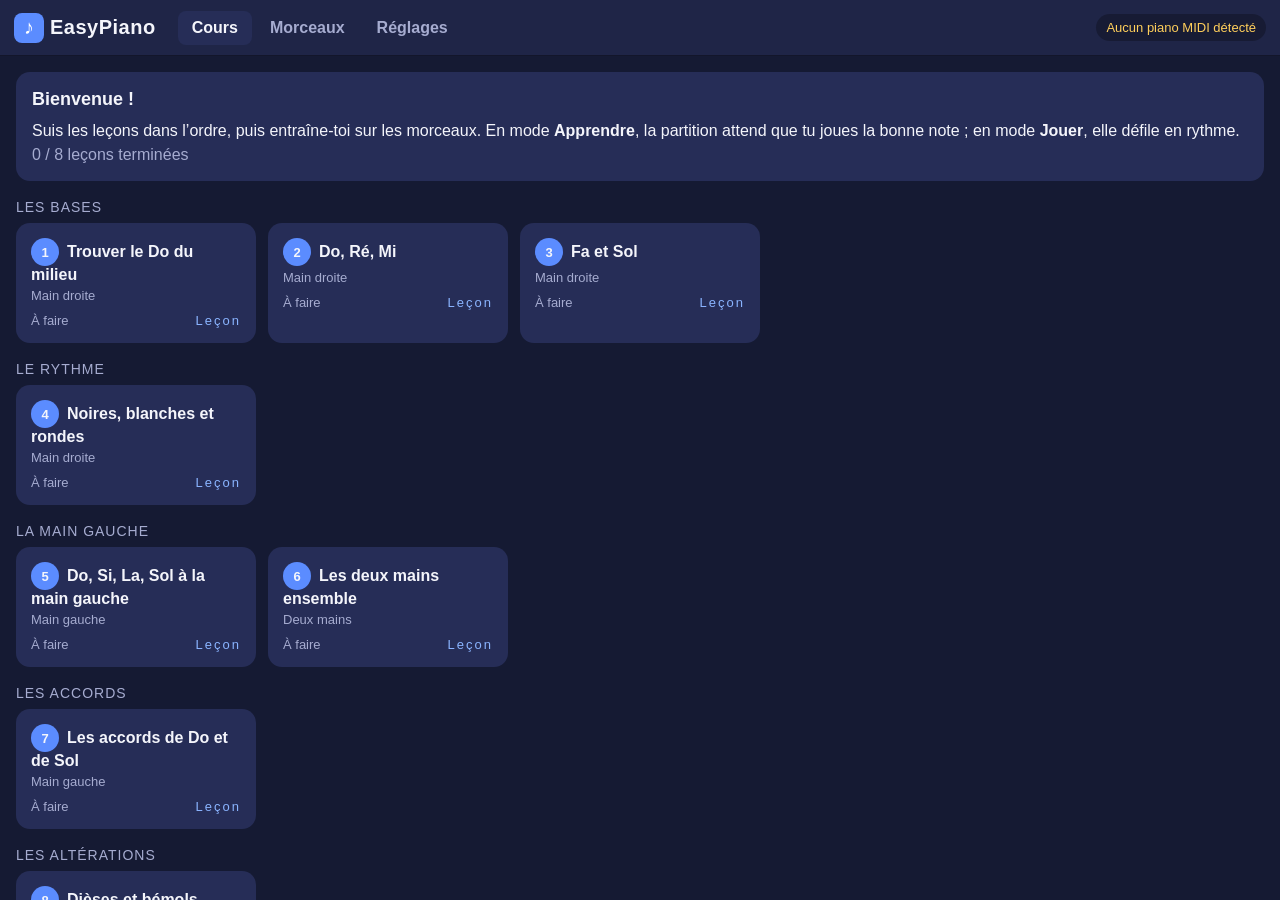
==== index.html @ 51c401f6 "Application EasyPiano : apprentissage du piano avec partitions interactives Page web (PWA) avec parc" ====
<!doctype html>
<html lang="fr">
<head>
  <meta charset="utf-8">
  <meta name="viewport" content="width=device-width, initial-scale=1, viewport-fit=cover, user-scalable=no">
  <title>EasyPiano</title>
  <meta name="description" content="Apprendre le piano avec des partitions interactives : piano MIDI Bluetooth/USB ou clavier à l’écran.">
  <link rel="manifest" href="manifest.webmanifest">
  <meta name="apple-mobile-web-app-capable" content="yes">
  <meta name="mobile-web-app-capable" content="yes">
  <meta name="apple-mobile-web-app-status-bar-style" content="black-translucent">
  <meta name="apple-mobile-web-app-title" content="EasyPiano">
  <link rel="apple-touch-icon" href="icons/apple-touch-icon.png">
  <link rel="icon" href="icons/icon-192.png">
  <meta name="theme-color" content="#151a33">
  <link rel="stylesheet" href="css/style.css">
</head>
<body>
  <div id="app">
    <!-- Accueil -->
    <main id="screen-home" class="screen">
      <header class="topbar">
        <div class="brand"><span class="logo">♪</span> EasyPiano</div>
        <nav class="tabs" id="home-tabs">
          <button class="tab active" data-tab="cours">Cours</button>
          <button class="tab" data-tab="morceaux">Morceaux</button>
          <button class="tab" data-tab="reglages">Réglages</button>
        </nav>
        <div class="input-status" id="input-status">—</div>
      </header>
      <section id="tab-cours" class="tab-panel"></section>
      <section id="tab-morceaux" class="tab-panel" hidden></section>
      <section id="tab-reglages" class="tab-panel" hidden></section>
    </main>

    <!-- Lecteur / Jeu -->
    <main id="screen-player" class="screen" hidden>
      <header class="topbar player-bar">
        <button class="btn icon" id="btn-back" title="Retour">‹</button>
        <div class="song-title"><span id="player-title">Titre</span><small id="player-sub"></small></div>
        <div class="seg" id="seg-mode">
          <button data-mode="learn" class="active">Apprendre</button>
          <button data-mode="play">Jouer</button>
          <button data-mode="demo">Écouter</button>
        </div>
        <div class="seg" id="seg-hands">
          <button data-hands="L">Gauche</button>
          <button data-hands="RL" class="active">Les deux</button>
          <button data-hands="R">Droite</button>
        </div>
        <div class="tempo">
          <button class="btn icon small" id="tempo-minus">−</button>
          <span id="tempo-label">100 %</span>
          <button class="btn icon small" id="tempo-plus">+</button>
        </div>
        <button class="btn icon toggle" id="btn-metro" title="Métronome">⏱</button>
        <button class="btn icon toggle" id="btn-names" title="Noms des notes">Do</button>
        <button class="btn icon toggle" id="btn-hint" title="Aide">?</button>
      </header>
      <section class="score-area">
        <div id="score"></div>
        <div id="status-strip" class="status-strip"></div>
        <div id="countin" class="countin" hidden></div>
        <div id="overlay-start" class="overlay">
          <div class="card">
            <h2 id="start-title">Prêt ?</h2>
            <div id="lesson-text" class="lesson-text"></div>
            <p id="start-input" class="muted"></p>
            <button class="btn primary big" id="btn-start">Commencer</button>
          </div>
        </div>
        <div id="overlay-result" class="overlay" hidden>
          <div class="card">
            <div class="stars" id="result-stars"></div>
            <h2 id="result-title">Bravo !</h2>
            <p id="result-text"></p>
            <div class="row">
              <button class="btn" id="btn-result-back">Retour</button>
              <button class="btn primary" id="btn-result-replay">Rejouer</button>
              <button class="btn primary" id="btn-result-next">Suivant ›</button>
            </div>
          </div>
        </div>
        <div id="overlay-hint" class="overlay" hidden>
          <div class="card">
            <h2>Conseil</h2>
            <p id="hint-text"></p>
            <button class="btn primary" id="btn-hint-close">OK</button>
          </div>
        </div>
      </section>
      <section class="controls">
        <button class="btn" id="btn-restart">↺ Recommencer</button>
        <button class="btn primary" id="btn-playpause">▶ Lecture</button>
        <div class="live" id="live-info"></div>
      </section>
      <section id="keyboard" class="keyboard-area"></section>
    </main>
  </div>
  <script type="module" src="js/app.js"></script>
</body>
</html>
---- css/style.css ----
@font-face {
  font-family: 'Bravura';
  src: url('../fonts/Bravura.woff2') format('woff2');
  font-display: block;
}
:root {
  --bg: #151a33;
  --bg2: #1f2547;
  --panel: #262d57;
  --text: #f4f5fb;
  --muted: #a6acd0;
  --accent: #5b8cff;
  --accent2: #8ab4ff;
  --ok: #3ccf7a;
  --bad: #ff5b6e;
  --paper: #ffffff;
  --ink: #1a1a1a;
  --kb-h: 190px;
}
* { box-sizing: border-box; -webkit-tap-highlight-color: transparent; }
html, body { margin: 0; height: 100%; background: var(--bg); color: var(--text); font-family: -apple-system, BlinkMacSystemFont, 'Segoe UI', Roboto, Helvetica, Arial, sans-serif; overscroll-behavior: none; }
body { padding: env(safe-area-inset-top) env(safe-area-inset-right) env(safe-area-inset-bottom) env(safe-area-inset-left); }
#app { height: 100%; }
.screen { height: 100%; display: flex; flex-direction: column; }
[hidden] { display: none !important; }
button { font: inherit; color: inherit; }
.muted { color: var(--muted); }

.topbar { display: flex; align-items: center; gap: 10px; padding: 8px 14px; background: var(--bg2); border-bottom: 1px solid #0006; min-height: 56px; flex-wrap: wrap; }
.brand { font-weight: 700; font-size: 20px; letter-spacing: 0.5px; display: flex; align-items: center; gap: 6px; }
.logo { display: inline-grid; place-items: center; width: 30px; height: 30px; border-radius: 8px; background: var(--accent); color: white; }
.tabs { display: flex; gap: 4px; margin-left: 12px; }
.tab { background: transparent; border: 0; padding: 8px 14px; border-radius: 8px; color: var(--muted); font-weight: 600; }
.tab.active { background: var(--panel); color: var(--text); }
.input-status { margin-left: auto; font-size: 13px; color: var(--muted); padding: 6px 10px; background: #0004; border-radius: 999px; }
.input-status.ok { color: var(--ok); }
.input-status.warn { color: #ffcf5b; }

.tab-panel { flex: 1; overflow: auto; padding: 16px; }
.grid { display: grid; grid-template-columns: repeat(auto-fill, minmax(230px, 1fr)); gap: 12px; }
.card-item { background: var(--panel); border-radius: 14px; padding: 14px; cursor: pointer; border: 1px solid transparent; transition: transform .1s; }
.card-item:active { transform: scale(.98); }
.card-item.done { border-color: var(--ok); }
.card-item h3 { margin: 0 0 4px; font-size: 16px; }
.card-item p { margin: 0; color: var(--muted); font-size: 13px; }
.card-item .meta { display: flex; justify-content: space-between; align-items: center; margin-top: 10px; font-size: 13px; }
.level { color: var(--accent2); letter-spacing: 2px; }
.stars-small { color: #ffcf5b; letter-spacing: 1px; }
.module-title { margin: 18px 0 8px; font-size: 14px; text-transform: uppercase; letter-spacing: 1px; color: var(--muted); }
.module-title:first-child { margin-top: 0; }
.lesson-num { display: inline-grid; place-items: center; width: 28px; height: 28px; border-radius: 50%; background: var(--accent); margin-right: 8px; font-size: 13px; font-weight: 700; }
.card-item.done .lesson-num { background: var(--ok); }
.intro { background: var(--panel); border-radius: 14px; padding: 14px 16px; margin-bottom: 14px; line-height: 1.5; }
.intro h2 { margin: 0 0 6px; font-size: 18px; }

.btn { background: var(--panel); border: 1px solid #ffffff22; border-radius: 10px; padding: 9px 14px; font-weight: 600; cursor: pointer; }
.btn:active { filter: brightness(1.2); }
.btn.primary { background: var(--accent); border-color: transparent; color: white; }
.btn.big { font-size: 18px; padding: 14px 28px; }
.btn.icon { width: 40px; height: 40px; padding: 0; display: grid; place-items: center; font-size: 18px; }
.btn.icon.small { width: 30px; height: 30px; font-size: 16px; }
.btn.toggle.on { background: var(--accent); border-color: transparent; color: white; }
.row { display: flex; gap: 10px; justify-content: center; flex-wrap: wrap; }

.seg { display: inline-flex; background: #0005; border-radius: 10px; padding: 3px; }
.seg button { background: transparent; border: 0; padding: 6px 11px; border-radius: 8px; font-weight: 600; color: var(--muted); font-size: 13px; }
.seg button.active { background: var(--accent); color: white; }
.tempo { display: flex; align-items: center; gap: 6px; font-variant-numeric: tabular-nums; font-size: 14px; min-width: 110px; justify-content: center; }
.song-title { display: flex; flex-direction: column; line-height: 1.1; min-width: 120px; }
.song-title small { color: var(--muted); font-size: 12px; }
.player-bar { gap: 8px; }

.score-area { position: relative; flex: 1; min-height: 220px; background: var(--paper); overflow: hidden; display: flex; flex-direction: column; }
#score { flex: 1; overflow: hidden; touch-action: pan-x; }
svg.score { display: block; font-family: 'Bravura'; }
.staff-line { stroke: #777; stroke-width: 1; }
.barline { stroke: #555; stroke-width: 1.2; }
.barline.thick { stroke-width: 3.5; }
.ledger { stroke: #333; stroke-width: 1.4; }
.stem { stroke: #111; stroke-width: 1.4; }
.glyph { fill: #111; user-select: none; }
.rest { fill: #777; }
.tie { fill: none; stroke: #111; stroke-width: 1.6; }
.measure-number { font-family: -apple-system, sans-serif; font-size: 11px; fill: #999; }
.note-name { font-family: -apple-system, 'Segoe UI', sans-serif; font-weight: 700; pointer-events: none; }
.note-name.on-black { fill: #fff; }
.note-name.on-hollow { fill: #111; }
.event.ghost .glyph, .event.ghost .stem, .event.ghost .ledger, .event.ghost .tie { opacity: .3; }
.note.active .notehead, .note.active .accidental { fill: var(--accent); }
.note.hit .notehead, .note.hit .accidental { fill: var(--ok); }
.note.miss .notehead, .note.miss .accidental { fill: var(--bad); }
.note.active .note-name.on-hollow { fill: var(--accent); }
.cursor-band { fill: rgba(91, 140, 255, 0.12); }
.cursor-line { stroke: var(--accent); stroke-width: 2.5; }

.status-strip { height: 34px; display: flex; align-items: center; justify-content: center; gap: 10px; color: #333; font-weight: 600; font-size: 15px; background: #eef2ff; border-top: 1px solid #dde3ff; }
.status-strip .chip { background: var(--accent); color: white; padding: 2px 10px; border-radius: 999px; font-size: 14px; }
.countin { position: absolute; inset: 0; display: grid; place-items: center; font-size: 110px; font-weight: 800; color: var(--accent); pointer-events: none; text-shadow: 0 2px 12px #fff; }
.overlay { position: absolute; inset: 0; background: rgba(21, 26, 51, 0.55); display: grid; place-items: center; z-index: 5; backdrop-filter: blur(2px); }
.overlay .card { background: var(--bg2); color: var(--text); border-radius: 18px; padding: 22px 26px; max-width: 560px; width: calc(100% - 40px); max-height: calc(100% - 30px); overflow: auto; box-shadow: 0 10px 40px #0008; text-align: center; }
.overlay h2 { margin: 0 0 10px; }
.lesson-text { text-align: left; line-height: 1.55; font-size: 15px; }
.lesson-text p { margin: 8px 0; }
.stars { font-size: 44px; color: #ffcf5b; letter-spacing: 6px; }
.stars .off { color: #555c80; }

.controls { display: flex; align-items: center; gap: 10px; padding: 8px 14px; background: var(--bg2); }
.live { margin-left: auto; color: var(--muted); font-size: 14px; font-variant-numeric: tabular-nums; }
.live b { color: var(--text); }
.live .bad { color: var(--bad); }
.live .ok { color: var(--ok); }

.keyboard-area { height: var(--kb-h); background: #0d1024; padding: 6px 8px 10px; overflow-x: auto; overflow-y: hidden; touch-action: none; }
.kb { position: relative; height: 100%; --w: calc(100% / var(--n)); min-width: calc(var(--n) * 34px); }
.key { position: absolute; top: 0; user-select: none; }
.key.white { width: var(--w); height: 100%; background: linear-gradient(#fff, #e8e8ee); border: 1px solid #99a; border-radius: 0 0 6px 6px; z-index: 1; }
.key.black { width: calc(var(--w) * 0.6); height: 60%; background: linear-gradient(#333, #111); border-radius: 0 0 5px 5px; z-index: 2; box-shadow: 0 3px 4px #0008; }
.key-label { position: absolute; bottom: 8px; left: 0; right: 0; text-align: center; font-size: 12px; color: #667; pointer-events: none; }
.key-label.is-c { color: #334; font-weight: 700; }
.key.expected { background: linear-gradient(#cfdcff, #8ab4ff); box-shadow: inset 0 0 0 2px var(--accent); }
.key.black.expected { background: linear-gradient(#6b96ff, #3b6cf0); }
.key.down { background: linear-gradient(#ddd, #bbb); }
.key.black.down { background: #555; }
.key.ok { background: linear-gradient(#b6f0cf, var(--ok)) !important; }
.key.bad { background: linear-gradient(#ffc4cb, var(--bad)) !important; }

/* Réglages */
.settings { max-width: 760px; margin: 0 auto; display: grid; gap: 14px; }
.setting { background: var(--panel); border-radius: 14px; padding: 14px 16px; }
.setting h3 { margin: 0 0 8px; font-size: 16px; }
.setting p { margin: 4px 0; color: var(--muted); font-size: 13px; line-height: 1.45; }
.setting label.radio { display: flex; align-items: center; gap: 10px; padding: 7px 0; cursor: pointer; }
.setting input[type=range] { width: 100%; }
.meter { height: 12px; background: #0006; border-radius: 6px; overflow: hidden; margin: 8px 0; }
.meter > div { height: 100%; background: var(--ok); width: 0; transition: width .05s; }
.detected { font-size: 22px; font-weight: 700; min-height: 28px; }
select { font: inherit; padding: 6px 10px; border-radius: 8px; background: #0005; color: var(--text); border: 1px solid #ffffff22; }
a { color: var(--accent2); }

@media (max-width: 900px) {
  .player-bar { gap: 6px; padding: 6px 8px; }
  .seg button { padding: 6px 8px; font-size: 12px; }
  .tempo { min-width: 90px; }
  :root { --kb-h: 160px; }
}
@media (max-height: 600px) {
  :root { --kb-h: 130px; }
}
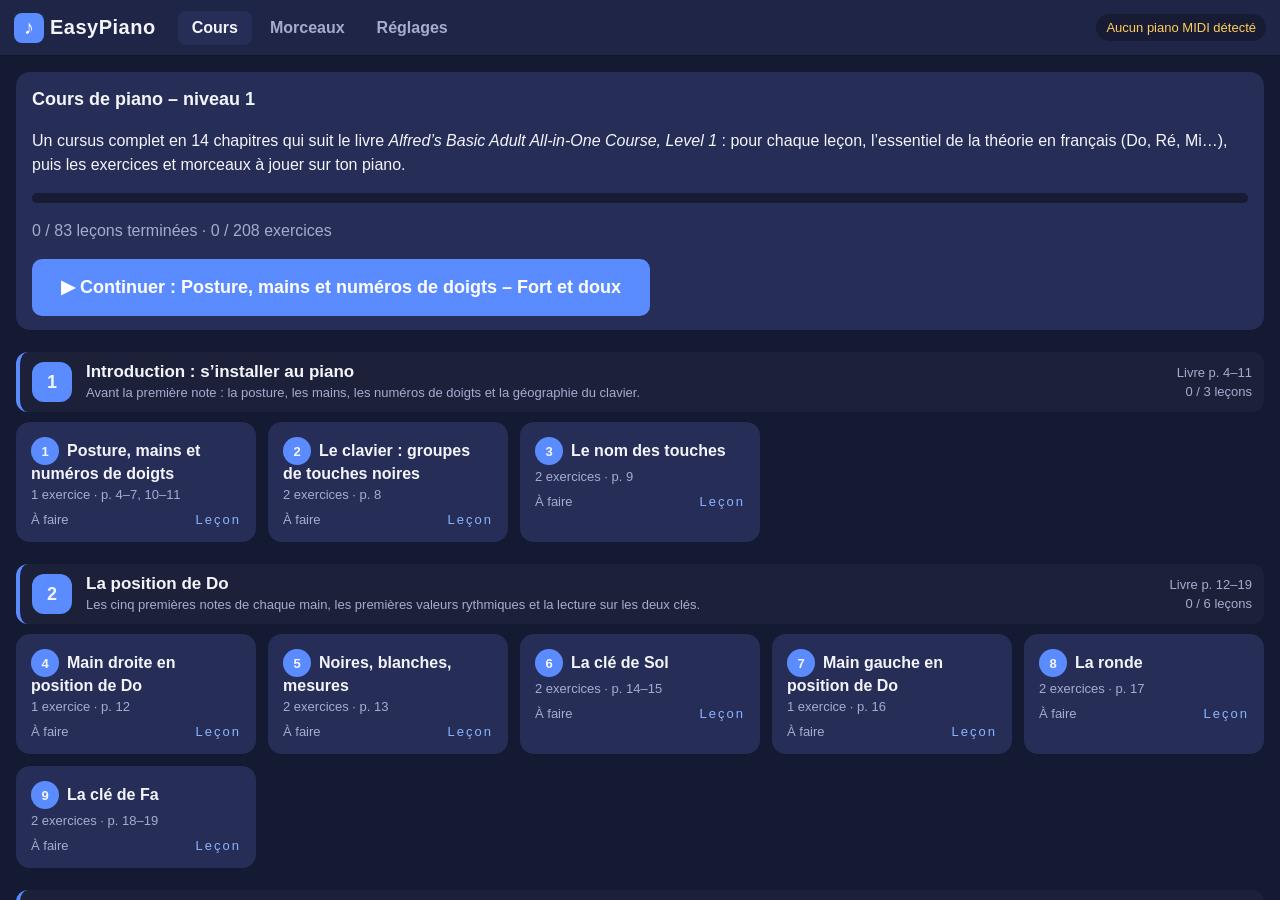
==== commit ddb3c694: "Cursus complet d'après Alfred's Basic Adult All-in-One Course niveau 1 - 14 chapitres, 83 leçons, 20" ====
--- a/index.html
+++ b/index.html
@@ -33,6 +33,23 @@
       <section id="tab-reglages" class="tab-panel" hidden></section>
     </main>
 
+    <!-- Leçon : théorie + liste d'exercices -->
+    <main id="screen-lesson" class="screen" hidden>
+      <header class="topbar player-bar">
+        <button class="btn icon" id="btn-lesson-back" title="Retour">‹</button>
+        <div class="song-title"><span id="lesson-title">Leçon</span><small id="lesson-sub"></small></div>
+        <div class="lesson-nav">
+          <button class="btn" id="btn-lesson-prev">‹ Leçon précédente</button>
+          <button class="btn" id="btn-lesson-next">Leçon suivante ›</button>
+        </div>
+      </header>
+      <section class="lesson-body">
+        <article class="theory" id="lesson-theory"></article>
+        <h2 class="ex-title">Exercices</h2>
+        <ol class="ex-list" id="lesson-exercises"></ol>
+      </section>
+    </main>
+
     <!-- Lecteur / Jeu -->
     <main id="screen-player" class="screen" hidden>
       <header class="topbar player-bar">
@@ -59,6 +76,11 @@
       </header>
       <section class="score-area">
         <div id="score"></div>
+        <div id="quiz-panel" class="quiz-panel" hidden>
+          <div class="quiz-progress" id="quiz-progress"></div>
+          <div class="quiz-prompt" id="quiz-prompt"></div>
+          <div class="quiz-feedback" id="quiz-feedback"></div>
+        </div>
         <div id="status-strip" class="status-strip"></div>
         <div id="countin" class="countin" hidden></div>
         <div id="overlay-start" class="overlay">
--- a/css/style.css
+++ b/css/style.css
@@ -146,3 +146,68 @@
 @media (max-height: 600px) {
   :root { --kb-h: 130px; }
 }
+.diag summary { cursor: pointer; color: var(--muted); font-size: 13px; }
+.diag pre { background: #0006; padding: 10px; border-radius: 8px; font-size: 11px; white-space: pre-wrap; word-break: break-all; max-height: 260px; overflow: auto; }
+.finger { font-family: -apple-system, 'Segoe UI', sans-serif; font-weight: 700; fill: #333; }
+.annotation { font-family: Georgia, 'Times New Roman', serif; font-style: italic; font-weight: 700; fill: #444; }
+.triplet-num { font-family: Georgia, serif; font-style: italic; font-weight: 700; fill: #333; }
+
+/* ---------- Cursus : accueil ---------- */
+.continue .progress-bar { height: 10px; background: #0006; border-radius: 6px; overflow: hidden; margin: 10px 0 6px; }
+.continue .progress-bar > div { height: 100%; background: linear-gradient(90deg, var(--accent), var(--ok)); border-radius: 6px; transition: width .3s; }
+.row.left { justify-content: flex-start; margin-top: 10px; }
+.chapter-head { display: flex; align-items: center; gap: 14px; margin: 22px 0 10px; padding: 10px 12px; background: #ffffff08; border-radius: 12px; border-left: 4px solid var(--accent); }
+.chapter-head.done { border-left-color: var(--ok); }
+.chapter-num { display: grid; place-items: center; width: 40px; height: 40px; border-radius: 12px; background: var(--accent); font-weight: 800; font-size: 18px; flex: none; }
+.chapter-head.done .chapter-num { background: var(--ok); }
+.chapter-info { flex: 1; min-width: 0; }
+.chapter-info h3 { margin: 0 0 2px; font-size: 17px; }
+.chapter-info p { margin: 0; color: var(--muted); font-size: 13px; line-height: 1.4; }
+.chapter-meta { display: flex; flex-direction: column; align-items: flex-end; gap: 4px; font-size: 13px; white-space: nowrap; }
+.ok { color: var(--ok); }
+.card-item.started { border-color: var(--accent); }
+.card-item.started .lesson-num { background: var(--accent2); color: #112; }
+
+/* ---------- Écran leçon ---------- */
+.lesson-nav { margin-left: auto; display: flex; gap: 6px; }
+.lesson-body { flex: 1; overflow: auto; padding: 16px; -webkit-overflow-scrolling: touch; }
+.theory { max-width: 900px; margin: 0 auto; background: var(--panel); border-radius: 16px; padding: 18px 22px; line-height: 1.6; font-size: 16px; }
+.theory h3 { margin: 18px 0 6px; font-size: 17px; color: var(--accent2); }
+.theory h3:first-child { margin-top: 0; }
+.theory p { margin: 8px 0; }
+.theory ul, .theory ol { margin: 6px 0 6px 4px; padding-left: 20px; }
+.theory li { margin: 4px 0; }
+.theory code { background: #0005; padding: 1px 6px; border-radius: 6px; font-size: 14px; }
+.theory-table { border-collapse: collapse; margin: 10px 0; width: 100%; font-size: 14px; }
+.theory-table th, .theory-table td { border: 1px solid #ffffff22; padding: 6px 10px; text-align: left; vertical-align: top; }
+.theory-table th { background: #0004; font-weight: 700; }
+.theory-table .glyph-cell { font-family: 'Bravura', serif; font-size: 26px; text-align: center; line-height: 1; }
+.tip { background: #5b8cff22; border-left: 4px solid var(--accent); border-radius: 8px; padding: 8px 12px; margin: 10px 0; font-size: 15px; }
+.tip.warn { background: #ffcf5b22; border-left-color: #ffcf5b; }
+.cols { display: grid; grid-template-columns: repeat(auto-fit, minmax(260px, 1fr)); gap: 14px; margin: 8px 0; }
+.mini-score { background: var(--paper); border-radius: 10px; padding: 6px 8px; margin: 10px 0; overflow-x: auto; }
+.mini-score svg.score { max-width: 100%; height: auto; }
+.kbd-diagram { display: block; max-width: 100%; height: auto; margin: 10px auto; }
+.ex-title { max-width: 900px; margin: 22px auto 8px; font-size: 16px; text-transform: uppercase; letter-spacing: 1px; color: var(--muted); }
+.ex-list { list-style: none; padding: 0; margin: 0 auto 30px; max-width: 900px; display: grid; gap: 8px; }
+.ex-item { display: flex; align-items: center; gap: 12px; background: var(--panel); border-radius: 12px; padding: 10px 14px; border: 1px solid transparent; }
+.ex-item.done { border-color: var(--ok); }
+.ex-main { flex: 1; min-width: 0; }
+.ex-name { font-weight: 700; }
+.ex-sub { color: var(--muted); font-size: 13px; }
+.ex-status { font-size: 14px; white-space: nowrap; }
+
+/* ---------- Quiz ---------- */
+.quiz-panel { flex: 1; display: flex; flex-direction: column; align-items: center; justify-content: center; gap: 14px; padding: 20px; color: #222; text-align: center; }
+.quiz-progress { color: #556; font-size: 14px; }
+.quiz-progress .dots { display: inline-flex; gap: 4px; margin-left: 10px; vertical-align: middle; }
+.quiz-progress .dots i { width: 9px; height: 9px; border-radius: 50%; background: #c8cde0; display: inline-block; }
+.quiz-progress .dots i.done { background: var(--ok); }
+.quiz-progress .dots i.cur { background: var(--accent); }
+.quiz-prompt { font-size: clamp(18px, 2.6vw, 26px); line-height: 1.4; max-width: 760px; }
+.quiz-display { font-size: 40px; margin-top: 10px; font-family: 'Bravura', serif; }
+.quiz-feedback { min-height: 28px; font-size: 18px; font-weight: 700; color: #556; }
+.quiz-feedback.good { color: var(--ok); }
+.quiz-feedback.bad { color: var(--bad); }
+.quiz-mode #seg-mode, .quiz-mode #seg-hands, .quiz-mode .tempo, .quiz-mode #btn-metro, .quiz-mode #btn-names, .quiz-mode #btn-hint, .quiz-mode #btn-playpause { display: none; }
+.diagram { text-align: center; margin: 10px 0; overflow-x: auto; }
